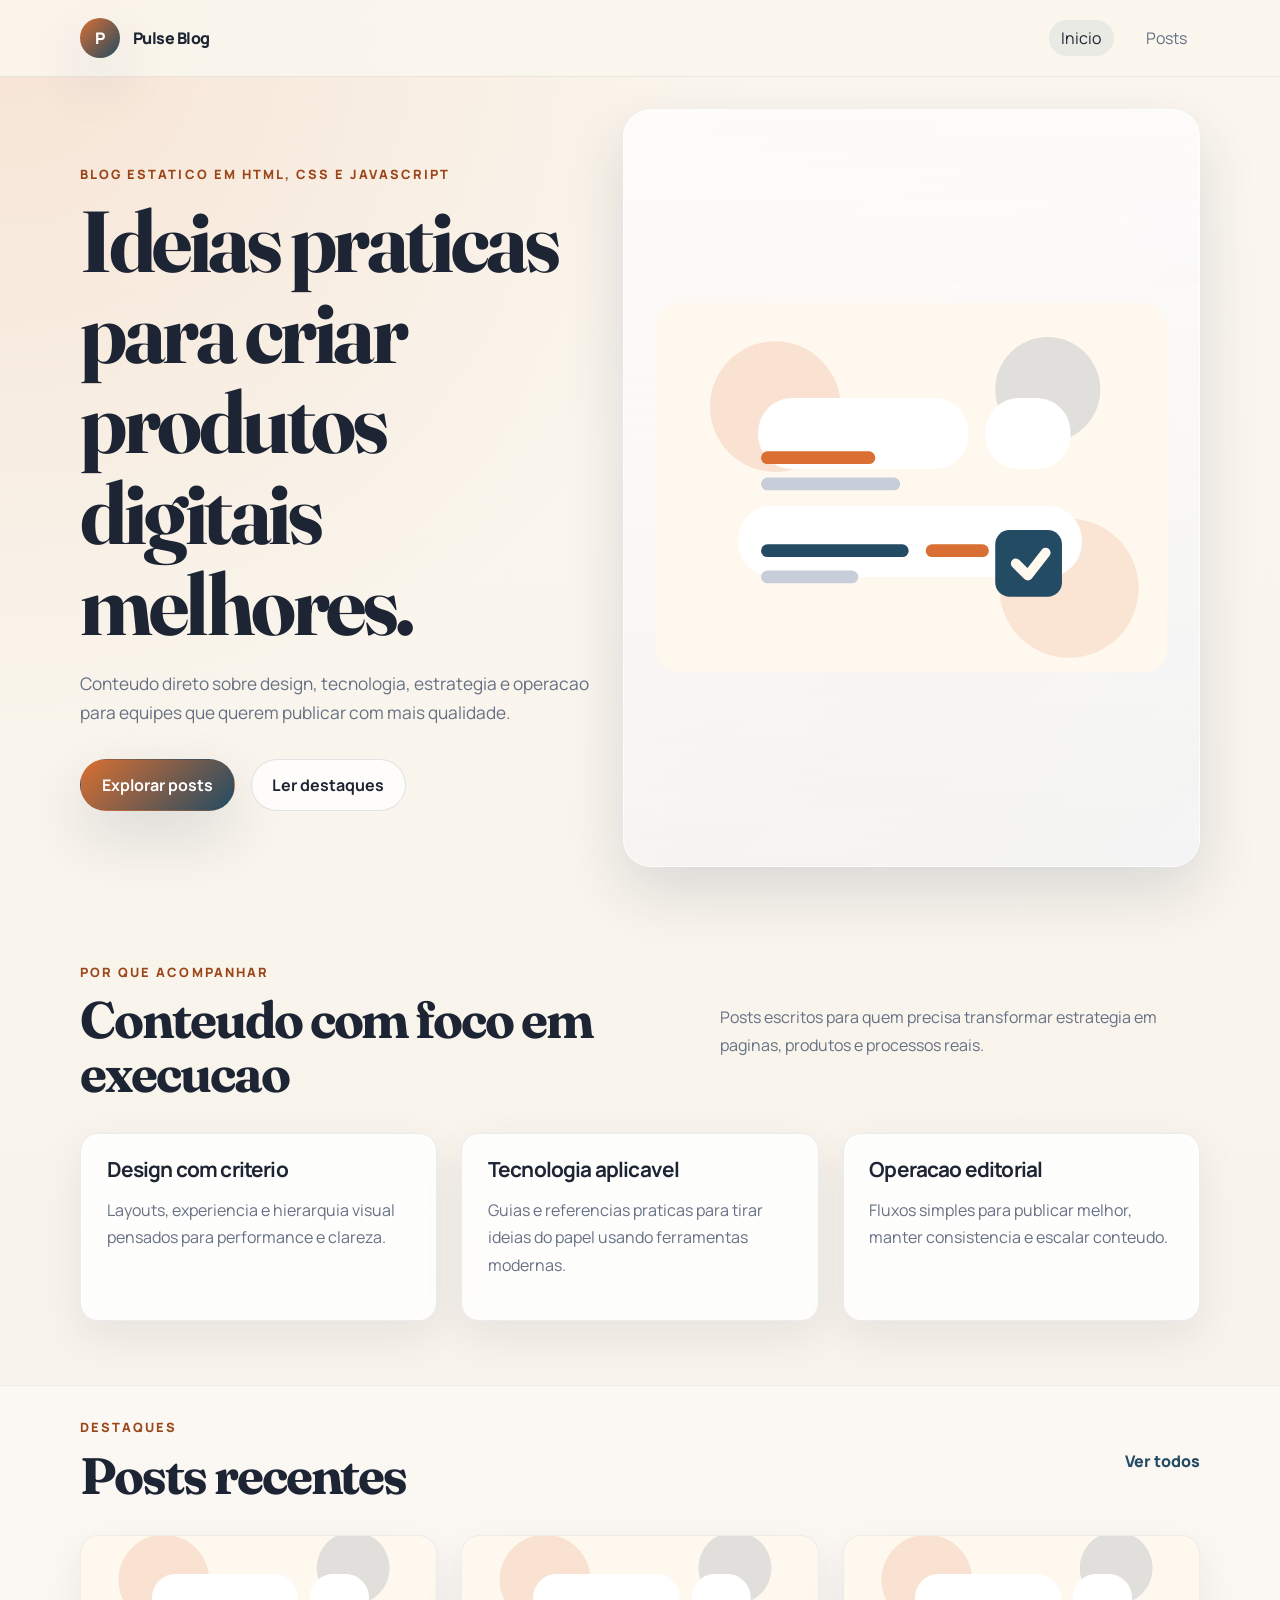
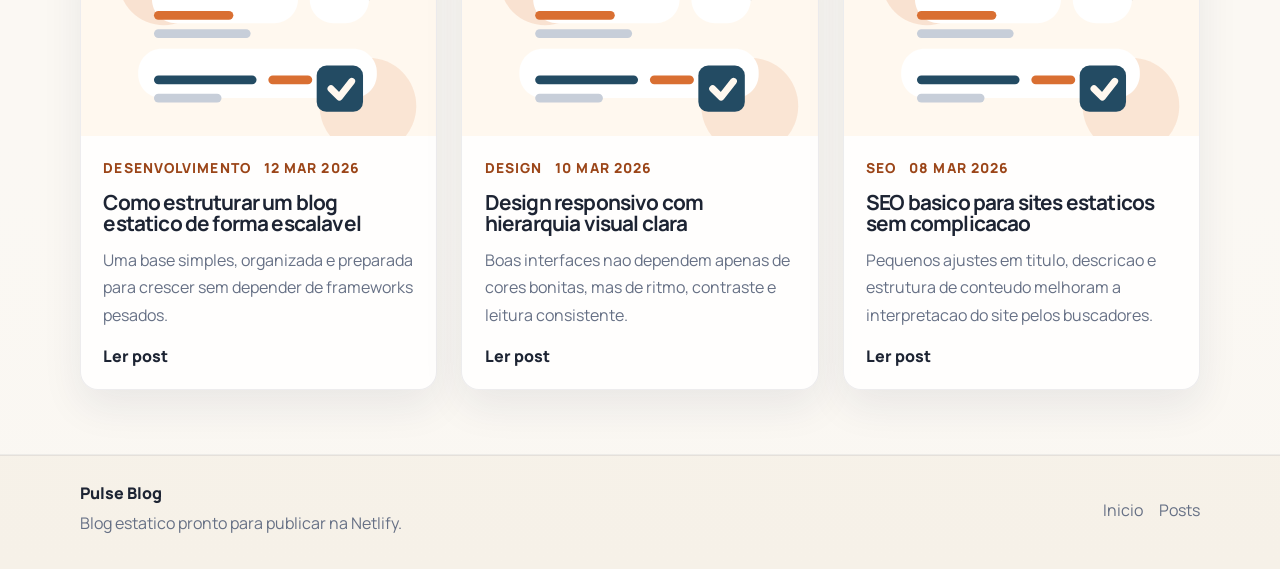
==== index.html @ b635cda3 "primeiro commit" ====
<!DOCTYPE html>
<html lang="pt-BR">
<head>
  <meta charset="UTF-8">
  <meta name="viewport" content="width=device-width, initial-scale=1.0">
  <title>Pulse Blog | Conteudo sobre design, tecnologia e negocio digital</title>
  <meta name="description" content="Blog estatico moderno com artigos sobre tecnologia, design, produtividade e negocio digital.">
  <link rel="preconnect" href="https://fonts.googleapis.com">
  <link rel="preconnect" href="https://fonts.gstatic.com" crossorigin>
  <link href="https://fonts.googleapis.com/css2?family=Manrope:wght@400;500;700;800&family=Fraunces:opsz,wght@9..144,700&display=swap" rel="stylesheet">
  <link rel="stylesheet" href="css/style.css">
</head>
<body>
  <header class="site-header">
    <div class="container nav-wrap">
      <a class="brand" href="index.html">
        <span class="brand-mark">P</span>
        <span class="brand-text">Pulse Blog</span>
      </a>
      <button class="nav-toggle" type="button" aria-expanded="false" aria-controls="site-menu" aria-label="Abrir menu">
        <span></span>
        <span></span>
        <span></span>
      </button>
      <nav id="site-menu" class="site-nav">
        <a href="index.html" aria-current="page">Inicio</a>
        <a href="posts.html">Posts</a>
      </nav>
    </div>
  </header>

  <main>
    <section class="hero">
      <div class="container hero-grid">
        <div class="hero-copy">
          <p class="eyebrow">Blog estatico em HTML, CSS e JavaScript</p>
          <h1>Ideias praticas para criar produtos digitais melhores.</h1>
          <p class="hero-text">Conteudo direto sobre design, tecnologia, estrategia e operacao para equipes que querem publicar com mais qualidade.</p>
          <div class="hero-actions">
            <a class="button button-primary" href="posts.html">Explorar posts</a>
            <a class="button button-secondary" href="#featured-posts">Ler destaques</a>
          </div>
        </div>
        <div class="hero-card">
          <img src="assets/hero-illustration.svg" alt="Ilustracao abstrata do blog Pulse">
        </div>
      </div>
    </section>

    <section class="section">
      <div class="container section-heading">
        <div>
          <p class="eyebrow">Por que acompanhar</p>
          <h2>Conteudo com foco em execucao</h2>
        </div>
        <p class="section-intro">Posts escritos para quem precisa transformar estrategia em paginas, produtos e processos reais.</p>
      </div>
      <div class="container feature-grid">
        <article class="feature-card">
          <h3>Design com criterio</h3>
          <p>Layouts, experiencia e hierarquia visual pensados para performance e clareza.</p>
        </article>
        <article class="feature-card">
          <h3>Tecnologia aplicavel</h3>
          <p>Guias e referencias praticas para tirar ideias do papel usando ferramentas modernas.</p>
        </article>
        <article class="feature-card">
          <h3>Operacao editorial</h3>
          <p>Fluxos simples para publicar melhor, manter consistencia e escalar conteudo.</p>
        </article>
      </div>
    </section>

    <section id="featured-posts" class="section section-soft">
      <div class="container section-heading">
        <div>
          <p class="eyebrow">Destaques</p>
          <h2>Posts recentes</h2>
        </div>
        <a class="text-link" href="posts.html">Ver todos</a>
      </div>
      <div class="container">
        <div id="featured-posts-grid" class="post-grid"></div>
      </div>
    </section>
  </main>

  <footer class="site-footer">
    <div class="container footer-wrap">
      <div>
        <p class="footer-brand">Pulse Blog</p>
        <p class="footer-text">Blog estatico pronto para publicar na Netlify.</p>
      </div>
      <nav class="footer-nav">
        <a href="index.html">Inicio</a>
        <a href="posts.html">Posts</a>
      </nav>
    </div>
  </footer>

  <script src="js/main.js"></script>
  <script src="js/home.js"></script>
</body>
</html>
---- css/style.css ----
:root {
  --bg: #f6f1e8;
  --surface: #fffdf8;
  --surface-strong: #fff;
  --text: #1d2433;
  --muted: #667085;
  --line: rgba(29, 36, 51, 0.12);
  --brand: #d96f32;
  --brand-dark: #9b4518;
  --accent: #234b63;
  --shadow: 0 24px 60px rgba(24, 39, 75, 0.14);
  --radius-lg: 28px;
  --radius-md: 18px;
  --radius-sm: 12px;
  --container: 1120px;
}

* {
  box-sizing: border-box;
}

html {
  scroll-behavior: smooth;
}

body {
  margin: 0;
  font-family: "Manrope", sans-serif;
  color: var(--text);
  background:
    radial-gradient(circle at top left, rgba(217, 111, 50, 0.14), transparent 30%),
    linear-gradient(180deg, #fbf7ef 0%, var(--bg) 100%);
}

img {
  display: block;
  max-width: 100%;
}

a {
  color: inherit;
  text-decoration: none;
}

button,
input {
  font: inherit;
}

.container {
  width: min(calc(100% - 2rem), var(--container));
  margin: 0 auto;
}

.site-header {
  position: sticky;
  top: 0;
  z-index: 10;
  backdrop-filter: blur(14px);
  background: rgba(251, 247, 239, 0.84);
  border-bottom: 1px solid rgba(29, 36, 51, 0.08);
}

.nav-wrap {
  display: flex;
  align-items: center;
  justify-content: space-between;
  min-height: 76px;
  gap: 1rem;
}

.brand {
  display: inline-flex;
  align-items: center;
  gap: 0.8rem;
  font-weight: 800;
}

.brand-mark {
  display: grid;
  place-items: center;
  width: 2.5rem;
  height: 2.5rem;
  border-radius: 50%;
  color: #fff;
  background: linear-gradient(135deg, var(--brand) 0%, var(--accent) 100%);
  box-shadow: var(--shadow);
}

.brand-text {
  letter-spacing: -0.03em;
}

.site-nav {
  display: flex;
  align-items: center;
  gap: 1.2rem;
}

.site-nav a {
  padding: 0.45rem 0.8rem;
  border-radius: 999px;
  color: var(--muted);
  transition: background-color 0.2s ease, color 0.2s ease;
}

.site-nav a:hover,
.site-nav a[aria-current="page"] {
  color: var(--text);
  background: rgba(35, 75, 99, 0.08);
}

.nav-toggle {
  display: none;
  flex-direction: column;
  gap: 0.3rem;
  padding: 0.35rem;
  border: 0;
  background: transparent;
}

.nav-toggle span {
  width: 1.55rem;
  height: 2px;
  background: var(--text);
  border-radius: 999px;
}

.hero,
.section,
.page-main {
  padding: 2rem 0 4rem;
}

.hero-grid,
.section-heading,
.toolbar,
.footer-wrap {
  display: flex;
  align-items: center;
  justify-content: space-between;
  gap: 2rem;
}

.hero-grid {
  align-items: stretch;
}

.hero-copy,
.hero-card {
  flex: 1 1 0;
}

.hero-copy {
  padding: 3.5rem 0;
}

.eyebrow {
  margin: 0 0 0.8rem;
  font-size: 0.8rem;
  font-weight: 800;
  letter-spacing: 0.16em;
  text-transform: uppercase;
  color: var(--brand-dark);
}

h1,
h2,
h3 {
  margin: 0;
  line-height: 1.05;
  letter-spacing: -0.04em;
}

h1,
h2 {
  font-family: "Fraunces", serif;
}

h1 {
  font-size: clamp(2.8rem, 7vw, 5.4rem);
  max-width: 12ch;
}

h2 {
  font-size: clamp(2rem, 4vw, 3.2rem);
}

h3 {
  font-size: 1.3rem;
}

.hero-text,
.section-intro,
.page-hero-content p,
.feature-card p,
.post-card p,
.article-lead,
.article-body,
.footer-text,
.results-count,
.empty-state p {
  color: var(--muted);
  line-height: 1.7;
}

.hero-text {
  max-width: 58ch;
  margin: 1.2rem 0 0;
  font-size: 1.08rem;
}

.hero-actions {
  display: flex;
  flex-wrap: wrap;
  gap: 1rem;
  margin-top: 2rem;
}

.button,
.pagination button {
  display: inline-flex;
  align-items: center;
  justify-content: center;
  min-height: 3rem;
  padding: 0.85rem 1.3rem;
  border-radius: 999px;
  border: 1px solid transparent;
  font-weight: 700;
  transition: transform 0.2s ease, background-color 0.2s ease, border-color 0.2s ease;
}

.button:hover,
.pagination button:hover {
  transform: translateY(-1px);
}

.button-primary {
  color: #fff;
  background: linear-gradient(135deg, var(--brand) 0%, var(--accent) 100%);
  box-shadow: var(--shadow);
}

.button-secondary,
.pagination button {
  color: var(--text);
  background: rgba(255, 255, 255, 0.75);
  border-color: var(--line);
}

.hero-card {
  display: flex;
  align-items: center;
  justify-content: center;
  min-height: 420px;
  padding: 2rem;
  border: 1px solid rgba(255, 255, 255, 0.7);
  border-radius: var(--radius-lg);
  background:
    linear-gradient(180deg, rgba(255, 255, 255, 0.9), rgba(255, 255, 255, 0.72)),
    linear-gradient(135deg, rgba(217, 111, 50, 0.22), rgba(35, 75, 99, 0.18));
  box-shadow: var(--shadow);
}

.section-soft {
  background: rgba(255, 255, 255, 0.42);
  border-top: 1px solid rgba(29, 36, 51, 0.06);
  border-bottom: 1px solid rgba(29, 36, 51, 0.06);
}

.section-heading {
  margin-bottom: 2rem;
}

.section-intro {
  max-width: 48ch;
}

.feature-grid,
.post-grid {
  display: grid;
  grid-template-columns: repeat(3, minmax(0, 1fr));
  gap: 1.5rem;
}

.feature-card,
.post-card,
.article-content,
.search-field,
.empty-state {
  border: 1px solid rgba(29, 36, 51, 0.08);
  border-radius: var(--radius-md);
  background: rgba(255, 255, 255, 0.84);
  box-shadow: 0 16px 40px rgba(24, 39, 75, 0.08);
}

.feature-card {
  padding: 1.6rem;
}

.post-card {
  overflow: hidden;
}

.post-card-content {
  padding: 1.4rem;
}

.post-card-meta,
.article-meta {
  display: flex;
  flex-wrap: wrap;
  gap: 0.8rem;
  margin-bottom: 0.9rem;
  color: var(--brand-dark);
  font-size: 0.86rem;
  font-weight: 800;
  text-transform: uppercase;
  letter-spacing: 0.08em;
}

.post-card h3 {
  margin-bottom: 0.75rem;
}

.post-card p {
  margin: 0 0 1rem;
}

.post-card a {
  display: inline-flex;
  align-items: center;
  gap: 0.45rem;
  font-weight: 800;
}

.post-cover {
  aspect-ratio: 16 / 9;
  object-fit: cover;
  background: linear-gradient(135deg, rgba(217, 111, 50, 0.18), rgba(35, 75, 99, 0.18));
}

.text-link {
  font-weight: 800;
  color: var(--accent);
}

.page-hero {
  padding-bottom: 1rem;
}

.page-hero-content {
  max-width: 58rem;
}

.toolbar {
  align-items: end;
  margin-bottom: 2rem;
}

.search-field {
  display: flex;
  flex-direction: column;
  gap: 0.45rem;
  width: min(100%, 420px);
  padding: 1rem 1.1rem;
}

.search-field span {
  font-size: 0.82rem;
  font-weight: 800;
  text-transform: uppercase;
  letter-spacing: 0.12em;
  color: var(--brand-dark);
}

.search-field input {
  border: 0;
  outline: 0;
  background: transparent;
}

.pagination {
  display: flex;
  flex-wrap: wrap;
  gap: 0.75rem;
  justify-content: center;
  margin-top: 2rem;
}

.pagination button.active {
  color: #fff;
  background: var(--accent);
  border-color: var(--accent);
}

.empty-state {
  padding: 2rem;
  text-align: center;
}

.article-shell {
  max-width: 860px;
}

.back-link {
  display: inline-flex;
  margin-bottom: 1.2rem;
  color: var(--accent);
  font-weight: 800;
}

.article-content {
  padding: 2rem;
}

.article-content h1 {
  font-size: clamp(2.4rem, 5vw, 4rem);
  max-width: none;
  margin-bottom: 1rem;
}

.article-lead {
  margin: 0 0 2rem;
  font-size: 1.08rem;
}

.article-body p {
  margin: 0 0 1.25rem;
}

.article-body h2 {
  margin: 2.4rem 0 0.8rem;
  font-size: clamp(1.8rem, 4vw, 2.5rem);
}

.site-footer {
  padding: 1.6rem 0 2rem;
  border-top: 1px solid rgba(29, 36, 51, 0.08);
}

.footer-brand {
  margin: 0 0 0.4rem;
  font-weight: 800;
}

.footer-text {
  margin: 0;
}

.footer-nav {
  display: flex;
  gap: 1rem;
  color: var(--muted);
}

@media (max-width: 900px) {
  .hero-grid,
  .section-heading,
  .toolbar,
  .footer-wrap {
    flex-direction: column;
    align-items: flex-start;
  }

  .feature-grid,
  .post-grid {
    grid-template-columns: 1fr 1fr;
  }
}

@media (max-width: 720px) {
  .nav-toggle {
    display: inline-flex;
  }

  .site-nav {
    position: absolute;
    top: 76px;
    right: 1rem;
    left: 1rem;
    display: none;
    flex-direction: column;
    align-items: stretch;
    padding: 1rem;
    border: 1px solid rgba(29, 36, 51, 0.08);
    border-radius: var(--radius-md);
    background: rgba(255, 253, 248, 0.98);
    box-shadow: var(--shadow);
  }

  .site-nav.open {
    display: flex;
  }

  .feature-grid,
  .post-grid {
    grid-template-columns: 1fr;
  }

  .hero,
  .section,
  .page-main {
    padding: 1.5rem 0 3rem;
  }

  .hero-copy {
    padding: 2rem 0 0;
  }

  .article-content {
    padding: 1.4rem;
  }
}
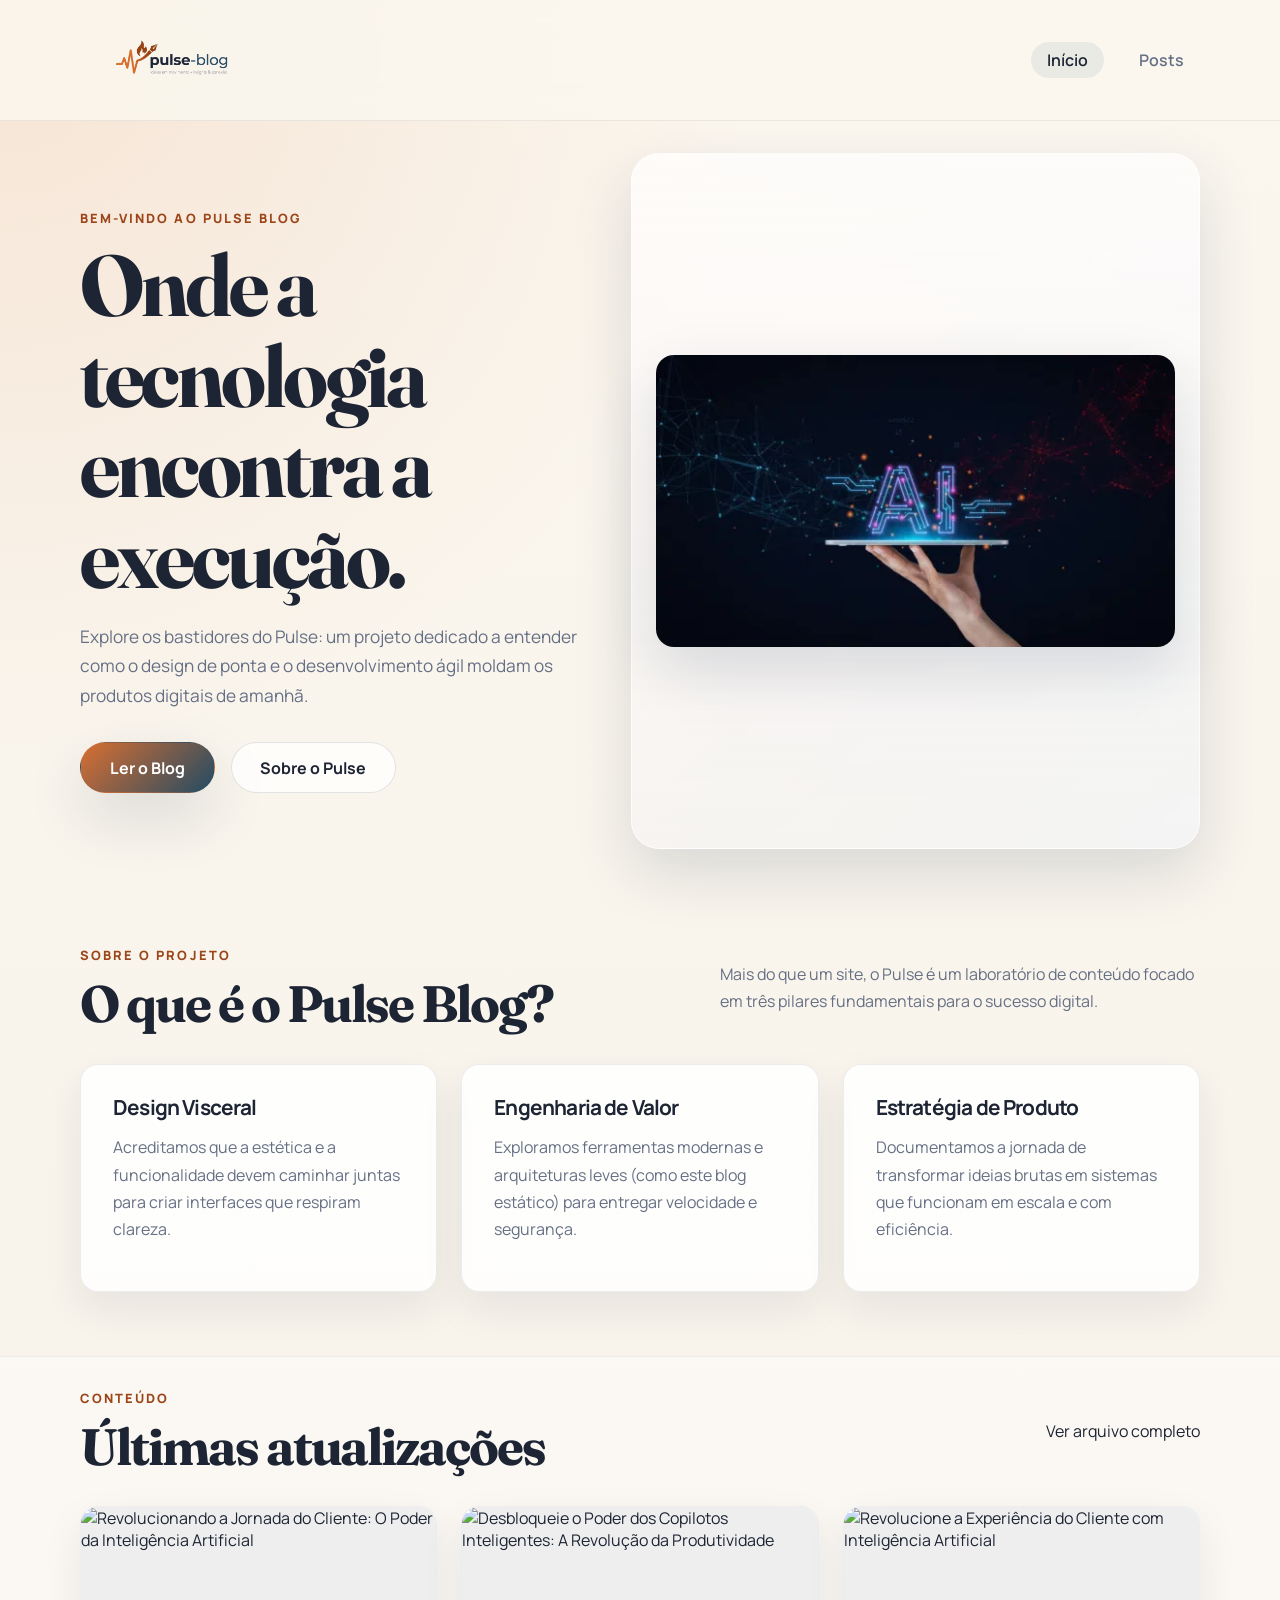
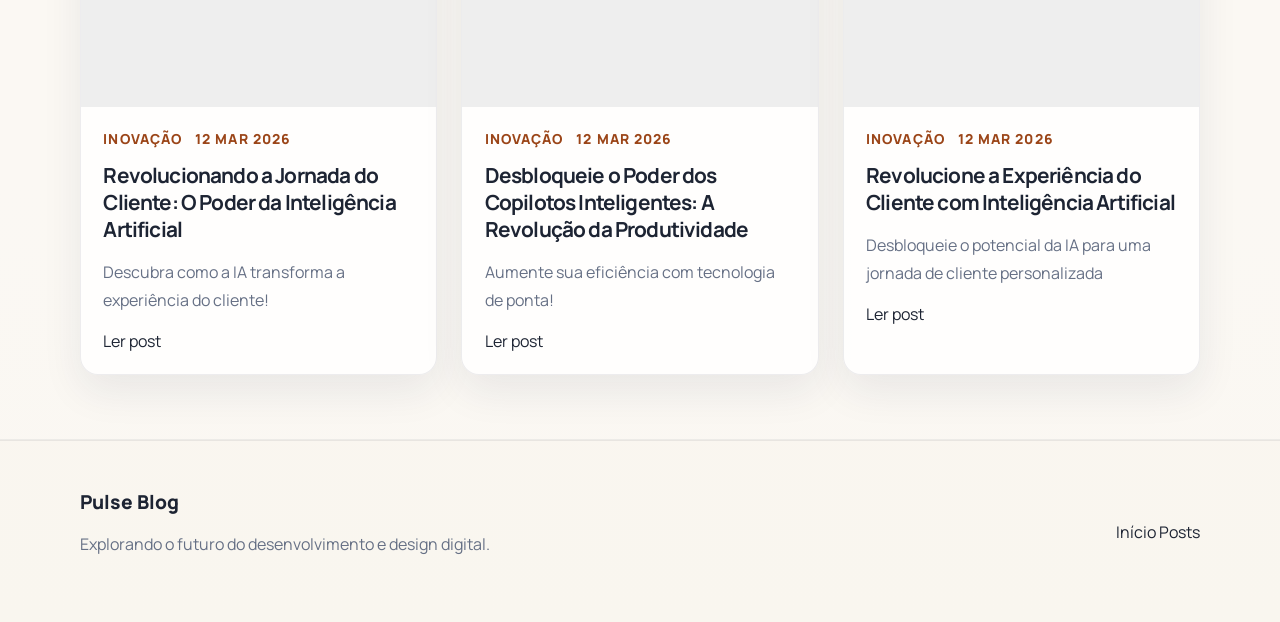
==== commit dbf7a6b1: "Novo post automatico via IA" ====
--- a/index.html
+++ b/index.html
@@ -3,8 +3,8 @@
 <head>
   <meta charset="UTF-8">
   <meta name="viewport" content="width=device-width, initial-scale=1.0">
-  <title>Pulse Blog | Conteudo sobre design, tecnologia e negocio digital</title>
-  <meta name="description" content="Blog estatico moderno com artigos sobre tecnologia, design, produtividade e negocio digital.">
+  <title>Pulse Blog | Tecnologia, Design e Inovação Digital</title>
+  <meta name="description" content="O ecossistema Pulse Blog: explorando as fronteiras entre automação, design e desenvolvimento moderno.">
   <link rel="preconnect" href="https://fonts.googleapis.com">
   <link rel="preconnect" href="https://fonts.gstatic.com" crossorigin>
   <link href="https://fonts.googleapis.com/css2?family=Manrope:wght@400;500;700;800&family=Fraunces:opsz,wght@9..144,700&display=swap" rel="stylesheet">
@@ -14,8 +14,7 @@
   <header class="site-header">
     <div class="container nav-wrap">
       <a class="brand" href="index.html">
-        <span class="brand-mark">P</span>
-        <span class="brand-text">Pulse Blog</span>
+        <img src="assets/Gemini_Generated_Image_13afv13afv13afv1.png" alt="Pulse AI Logo" class="logo-img">
       </a>
       <button class="nav-toggle" type="button" aria-expanded="false" aria-controls="site-menu" aria-label="Abrir menu">
         <span></span>
@@ -23,50 +22,60 @@
         <span></span>
       </button>
       <nav id="site-menu" class="site-nav">
-        <a href="index.html" aria-current="page">Inicio</a>
+        <a href="index.html" aria-current="page">Início</a>
         <a href="posts.html">Posts</a>
       </nav>
     </div>
+
+    <link rel="canonical" href="https://seu-site.netlify.app/">
+<meta name="robots" content="index, follow">
+
+<meta property="og:type" content="website">
+<meta property="og:title" content="Pulse Blog | IA e Automação">
+<meta property="og:description" content="Estratégias de IA para negócios e bastidores de tecnologia.">
+<meta property="og:image" content="https://seu-site.netlify.app/assets/logo.png">
+
+<meta name="twitter:card" content="summary_large_image">
   </header>
 
   <main>
     <section class="hero">
       <div class="container hero-grid">
         <div class="hero-copy">
-          <p class="eyebrow">Blog estatico em HTML, CSS e JavaScript</p>
-          <h1>Ideias praticas para criar produtos digitais melhores.</h1>
-          <p class="hero-text">Conteudo direto sobre design, tecnologia, estrategia e operacao para equipes que querem publicar com mais qualidade.</p>
+          <p class="eyebrow">Bem-vindo ao Pulse Blog</p>
+          <h1>Onde a tecnologia encontra a execução.</h1>
+          <p class="hero-text">Explore os bastidores do Pulse: um projeto dedicado a entender como o design de ponta e o desenvolvimento ágil moldam os produtos digitais de amanhã.</p>
           <div class="hero-actions">
-            <a class="button button-primary" href="posts.html">Explorar posts</a>
-            <a class="button button-secondary" href="#featured-posts">Ler destaques</a>
+            <a class="button button-primary" href="posts.html">Ler o Blog</a>
+            <a class="button button-secondary" href="#about">Sobre o Pulse</a>
           </div>
         </div>
         <div class="hero-card">
-          <img src="assets/hero-illustration.svg" alt="Ilustracao abstrata do blog Pulse">
+          <img src="assets/aplicacoes-de-ia.png.webp" alt="Visual do Pulse Blog">
         </div>
       </div>
     </section>
 
-    <section class="section">
+    <section id="about" class="section">
       <div class="container section-heading">
         <div>
-          <p class="eyebrow">Por que acompanhar</p>
-          <h2>Conteudo com foco em execucao</h2>
+          <p class="eyebrow">Sobre o Projeto</p>
+          <h2>O que é o Pulse Blog?</h2>
         </div>
-        <p class="section-intro">Posts escritos para quem precisa transformar estrategia em paginas, produtos e processos reais.</p>
+        <p class="section-intro">Mais do que um site, o Pulse é um laboratório de conteúdo focado em três pilares fundamentais para o sucesso digital.</p>
       </div>
       <div class="container feature-grid">
         <article class="feature-card">
-          <h3>Design com criterio</h3>
-          <p>Layouts, experiencia e hierarquia visual pensados para performance e clareza.</p>
+          <h3>Design Visceral</h3>
+          <p>Acreditamos que a estética e a funcionalidade devem caminhar juntas para criar interfaces que respiram clareza.</p>
         </article>
         <article class="feature-card">
-          <h3>Tecnologia aplicavel</h3>
-          <p>Guias e referencias praticas para tirar ideias do papel usando ferramentas modernas.</p>
+          <h3>Engenharia de Valor</h3>
+          <p>Exploramos ferramentas modernas e arquiteturas leves (como este blog estático) para entregar velocidade e segurança.</p>
         </article>
         <article class="feature-card">
-          <h3>Operacao editorial</h3>
-          <p>Fluxos simples para publicar melhor, manter consistencia e escalar conteudo.</p>
+          <h3>Estratégia de Produto</h3>
+          <p>Documentamos a jornada de transformar ideias brutas em sistemas que funcionam em escala e com eficiência.</p>
         </article>
       </div>
     </section>
@@ -74,10 +83,10 @@
     <section id="featured-posts" class="section section-soft">
       <div class="container section-heading">
         <div>
-          <p class="eyebrow">Destaques</p>
-          <h2>Posts recentes</h2>
+          <p class="eyebrow">Conteúdo</p>
+          <h2>Últimas atualizações</h2>
         </div>
-        <a class="text-link" href="posts.html">Ver todos</a>
+        <a class="text-link" href="posts.html">Ver arquivo completo</a>
       </div>
       <div class="container">
         <div id="featured-posts-grid" class="post-grid"></div>
@@ -89,10 +98,10 @@
     <div class="container footer-wrap">
       <div>
         <p class="footer-brand">Pulse Blog</p>
-        <p class="footer-text">Blog estatico pronto para publicar na Netlify.</p>
+        <p class="footer-text">Explorando o futuro do desenvolvimento e design digital.</p>
       </div>
       <nav class="footer-nav">
-        <a href="index.html">Inicio</a>
+        <a href="index.html">Início</a>
         <a href="posts.html">Posts</a>
       </nav>
     </div>
@@ -101,4 +110,4 @@
   <script src="js/main.js"></script>
   <script src="js/home.js"></script>
 </body>
-</html>
+</html>
--- a/css/style.css
+++ b/css/style.css
@@ -52,6 +52,7 @@
   margin: 0 auto;
 }
 
+/* HEADER AJUSTADO */
 .site-header {
   position: sticky;
   top: 0;
@@ -65,30 +66,26 @@
   display: flex;
   align-items: center;
   justify-content: space-between;
-  min-height: 76px;
+  min-height: 120px; /* Aumentado para suportar o logo de 100px */
   gap: 1rem;
 }
 
+/* LOGO CUSTOMIZADO */
 .brand {
-  display: inline-flex;
-  align-items: center;
-  gap: 0.8rem;
-  font-weight: 800;
-}
-
-.brand-mark {
-  display: grid;
-  place-items: center;
-  width: 2.5rem;
-  height: 2.5rem;
-  border-radius: 50%;
-  color: #fff;
-  background: linear-gradient(135deg, var(--brand) 0%, var(--accent) 100%);
-  box-shadow: var(--shadow);
-}
-
-.brand-text {
-  letter-spacing: -0.03em;
+  display: flex;
+  align-items: center;
+  transition: opacity 0.3s ease;
+}
+
+.brand:hover {
+  opacity: 0.8;
+}
+
+.logo-img {
+  height: 100px; /* Sua preferência de altura */
+  width: auto;
+  display: block;
+  object-fit: contain;
 }
 
 .site-nav {
@@ -98,10 +95,11 @@
 }
 
 .site-nav a {
-  padding: 0.45rem 0.8rem;
+  padding: 0.45rem 1rem;
   border-radius: 999px;
   color: var(--muted);
-  transition: background-color 0.2s ease, color 0.2s ease;
+  font-weight: 600;
+  transition: all 0.2s ease;
 }
 
 .site-nav a:hover,
@@ -126,6 +124,7 @@
   border-radius: 999px;
 }
 
+/* HERO E SEÇÕES */
 .hero,
 .section,
 .page-main {
@@ -222,17 +221,18 @@
   display: inline-flex;
   align-items: center;
   justify-content: center;
-  min-height: 3rem;
-  padding: 0.85rem 1.3rem;
+  min-height: 3.2rem;
+  padding: 0.85rem 1.8rem;
   border-radius: 999px;
   border: 1px solid transparent;
   font-weight: 700;
-  transition: transform 0.2s ease, background-color 0.2s ease, border-color 0.2s ease;
+  transition: all 0.2s ease;
 }
 
 .button:hover,
 .pagination button:hover {
-  transform: translateY(-1px);
+  transform: translateY(-2px);
+  filter: brightness(1.1);
 }
 
 .button-primary {
@@ -253,7 +253,7 @@
   align-items: center;
   justify-content: center;
   min-height: 420px;
-  padding: 2rem;
+  padding: 1.5rem;
   border: 1px solid rgba(255, 255, 255, 0.7);
   border-radius: var(--radius-lg);
   background:
@@ -262,6 +262,12 @@
   box-shadow: var(--shadow);
 }
 
+.hero-card img {
+  border-radius: var(--radius-md);
+  box-shadow: var(--shadow);
+}
+
+/* GRIDS E CARDS */
 .section-soft {
   background: rgba(255, 255, 255, 0.42);
   border-top: 1px solid rgba(29, 36, 51, 0.06);
@@ -295,11 +301,16 @@
 }
 
 .feature-card {
-  padding: 1.6rem;
+  padding: 2rem;
 }
 
 .post-card {
   overflow: hidden;
+  transition: transform 0.3s ease;
+}
+
+.post-card:hover {
+  transform: translateY(-8px);
 }
 
 .post-card-content {
@@ -321,139 +332,29 @@
 
 .post-card h3 {
   margin-bottom: 0.75rem;
-}
-
-.post-card p {
-  margin: 0 0 1rem;
-}
-
-.post-card a {
-  display: inline-flex;
-  align-items: center;
-  gap: 0.45rem;
-  font-weight: 800;
+  line-height: 1.3;
 }
 
 .post-cover {
   aspect-ratio: 16 / 9;
   object-fit: cover;
-  background: linear-gradient(135deg, rgba(217, 111, 50, 0.18), rgba(35, 75, 99, 0.18));
-}
-
-.text-link {
+  background: #eee;
+}
+
+/* FOOTER */
+.site-footer {
+  padding: 3rem 0;
+  border-top: 1px solid rgba(29, 36, 51, 0.08);
+  background: rgba(255, 255, 255, 0.3);
+}
+
+.footer-brand {
+  margin: 0 0 0.5rem;
+  font-size: 1.2rem;
   font-weight: 800;
-  color: var(--accent);
-}
-
-.page-hero {
-  padding-bottom: 1rem;
-}
-
-.page-hero-content {
-  max-width: 58rem;
-}
-
-.toolbar {
-  align-items: end;
-  margin-bottom: 2rem;
-}
-
-.search-field {
-  display: flex;
-  flex-direction: column;
-  gap: 0.45rem;
-  width: min(100%, 420px);
-  padding: 1rem 1.1rem;
-}
-
-.search-field span {
-  font-size: 0.82rem;
-  font-weight: 800;
-  text-transform: uppercase;
-  letter-spacing: 0.12em;
-  color: var(--brand-dark);
-}
-
-.search-field input {
-  border: 0;
-  outline: 0;
-  background: transparent;
-}
-
-.pagination {
-  display: flex;
-  flex-wrap: wrap;
-  gap: 0.75rem;
-  justify-content: center;
-  margin-top: 2rem;
-}
-
-.pagination button.active {
-  color: #fff;
-  background: var(--accent);
-  border-color: var(--accent);
-}
-
-.empty-state {
-  padding: 2rem;
-  text-align: center;
-}
-
-.article-shell {
-  max-width: 860px;
-}
-
-.back-link {
-  display: inline-flex;
-  margin-bottom: 1.2rem;
-  color: var(--accent);
-  font-weight: 800;
-}
-
-.article-content {
-  padding: 2rem;
-}
-
-.article-content h1 {
-  font-size: clamp(2.4rem, 5vw, 4rem);
-  max-width: none;
-  margin-bottom: 1rem;
-}
-
-.article-lead {
-  margin: 0 0 2rem;
-  font-size: 1.08rem;
-}
-
-.article-body p {
-  margin: 0 0 1.25rem;
-}
-
-.article-body h2 {
-  margin: 2.4rem 0 0.8rem;
-  font-size: clamp(1.8rem, 4vw, 2.5rem);
-}
-
-.site-footer {
-  padding: 1.6rem 0 2rem;
-  border-top: 1px solid rgba(29, 36, 51, 0.08);
-}
-
-.footer-brand {
-  margin: 0 0 0.4rem;
-  font-weight: 800;
-}
-
-.footer-text {
-  margin: 0;
-}
-
-.footer-nav {
-  display: flex;
-  gap: 1rem;
-  color: var(--muted);
-}
-
+}
+
+/* RESPONSIVIDADE */
 @media (max-width: 900px) {
   .hero-grid,
   .section-heading,
@@ -467,6 +368,14 @@
   .post-grid {
     grid-template-columns: 1fr 1fr;
   }
+
+  .nav-wrap {
+    min-height: 100px;
+  }
+
+  .logo-img {
+    height: 70px; /* Logo menor no tablet */
+  }
 }
 
 @media (max-width: 720px) {
@@ -476,13 +385,13 @@
 
   .site-nav {
     position: absolute;
-    top: 76px;
+    top: 100px;
     right: 1rem;
     left: 1rem;
     display: none;
     flex-direction: column;
     align-items: stretch;
-    padding: 1rem;
+    padding: 1.5rem;
     border: 1px solid rgba(29, 36, 51, 0.08);
     border-radius: var(--radius-md);
     background: rgba(255, 253, 248, 0.98);
@@ -498,17 +407,127 @@
     grid-template-columns: 1fr;
   }
 
-  .hero,
-  .section,
-  .page-main {
-    padding: 1.5rem 0 3rem;
-  }
-
-  .hero-copy {
-    padding: 2rem 0 0;
-  }
-
-  .article-content {
-    padding: 1.4rem;
-  }
-}
+  .logo-img {
+    height: 60px; /* Logo menor no celular */
+  }
+}
+/* BARRA DE BUSCA E TOOLBAR */
+.toolbar {
+  display: flex;
+  align-items: flex-end;
+  justify-content: space-between;
+  margin-bottom: 3rem;
+  gap: 2rem;
+}
+
+.search-field {
+  display: flex;
+  flex-direction: column;
+  gap: 0.6rem;
+  width: 100%;
+  max-width: 450px;
+  padding: 1.2rem;
+  border: 1px solid var(--line);
+  border-radius: var(--radius-md);
+  background: var(--surface-strong);
+  box-shadow: 0 10px 30px rgba(24, 39, 75, 0.05);
+  transition: transform 0.2s ease, box-shadow 0.2s ease;
+}
+
+.search-field:focus-within {
+  transform: translateY(-2px);
+  box-shadow: var(--shadow);
+  border-color: var(--accent);
+}
+
+.search-field span {
+  font-size: 0.75rem;
+  font-weight: 800;
+  text-transform: uppercase;
+  letter-spacing: 0.1em;
+  color: var(--brand-dark);
+}
+
+.search-field input {
+  border: 0;
+  outline: 0;
+  font-size: 1.1rem;
+  color: var(--text);
+  background: transparent;
+  width: 100%;
+}
+
+.search-field input::placeholder {
+  color: #a0aec0;
+}
+
+.results-count {
+  font-size: 0.9rem;
+  font-weight: 700;
+  color: var(--muted);
+  margin-bottom: 0.8rem;
+}
+
+/* AJUSTE RESPONSIVO PARA A BUSCA */
+@media (max-width: 720px) {
+  .toolbar {
+    flex-direction: column;
+    align-items: stretch;
+  }
+  
+  .search-field {
+    max-width: 100%;
+  }
+}
+
+/* Ajuste da estrutura da página de post */
+.article-shell {
+  max-width: 860px;
+  margin: 0 auto;
+  padding-top: 1rem;
+}
+
+/* Alinhamento do link de voltar */
+.back-link {
+  display: inline-flex;
+  align-items: center;
+  margin-bottom: 2rem; /* Espaço para não encostar nos metadados */
+  color: var(--accent);
+  font-weight: 800;
+  font-size: 0.9rem;
+  transition: transform 0.2s ease;
+}
+
+.back-link:hover {
+  transform: translateX(-5px);
+}
+
+/* Organização dos metadados (IA, Data, Autor) */
+.article-meta {
+  display: flex;
+  flex-wrap: wrap;
+  align-items: center;
+  gap: 1.2rem; /* Espaço uniforme entre os itens */
+  margin-bottom: 1.5rem;
+  padding-bottom: 1rem;
+  border-bottom: 1px solid var(--line); /* Linha sutil para separar do título */
+  color: var(--brand-dark);
+  font-size: 0.86rem;
+  font-weight: 800;
+  text-transform: uppercase;
+  letter-spacing: 0.08em;
+}
+
+/* Garante que o conteúdo do post comece alinhado */
+.article-content {
+  padding: 0; /* Remove padding interno que pode causar desalinhamento lateral */
+  background: transparent;
+  border: none;
+  box-shadow: none;
+}
+
+.article-content h1 {
+  margin-top: 0;
+  margin-bottom: 1.5rem;
+  line-height: 1.1;
+}
